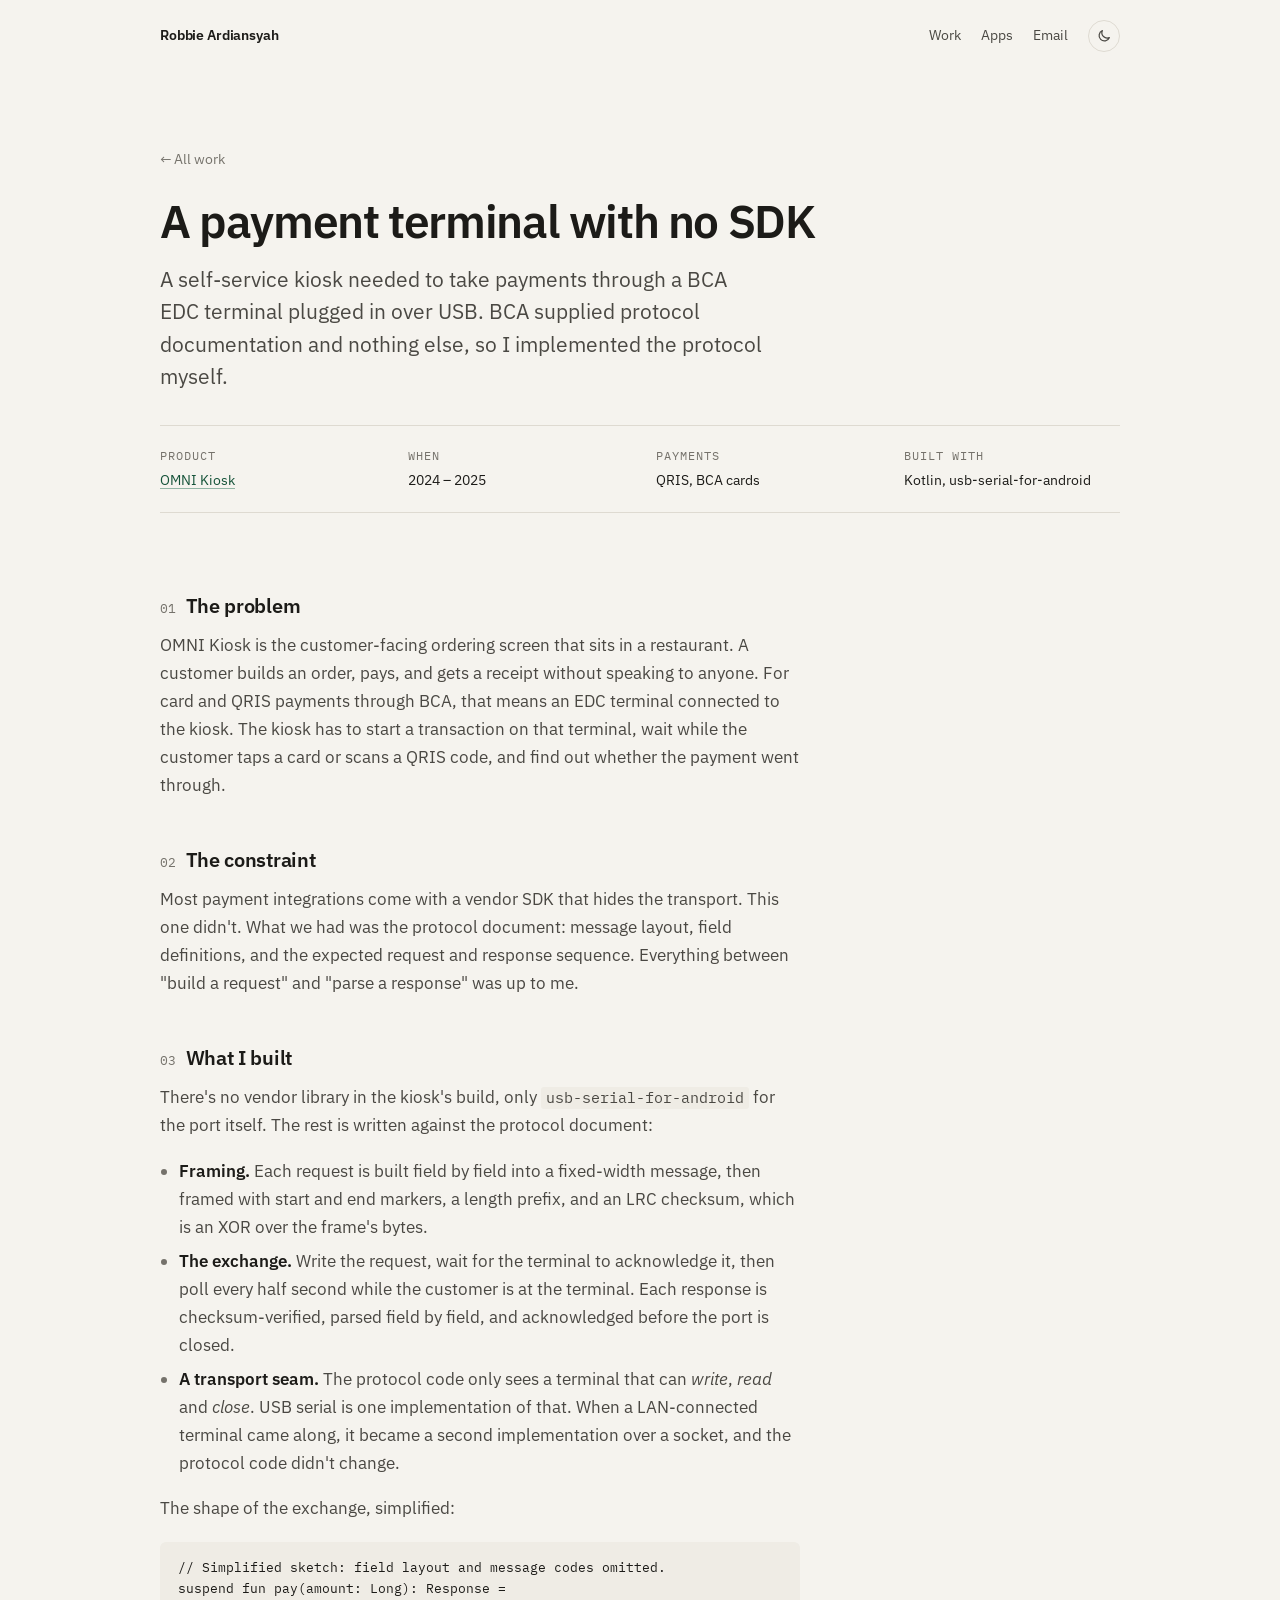
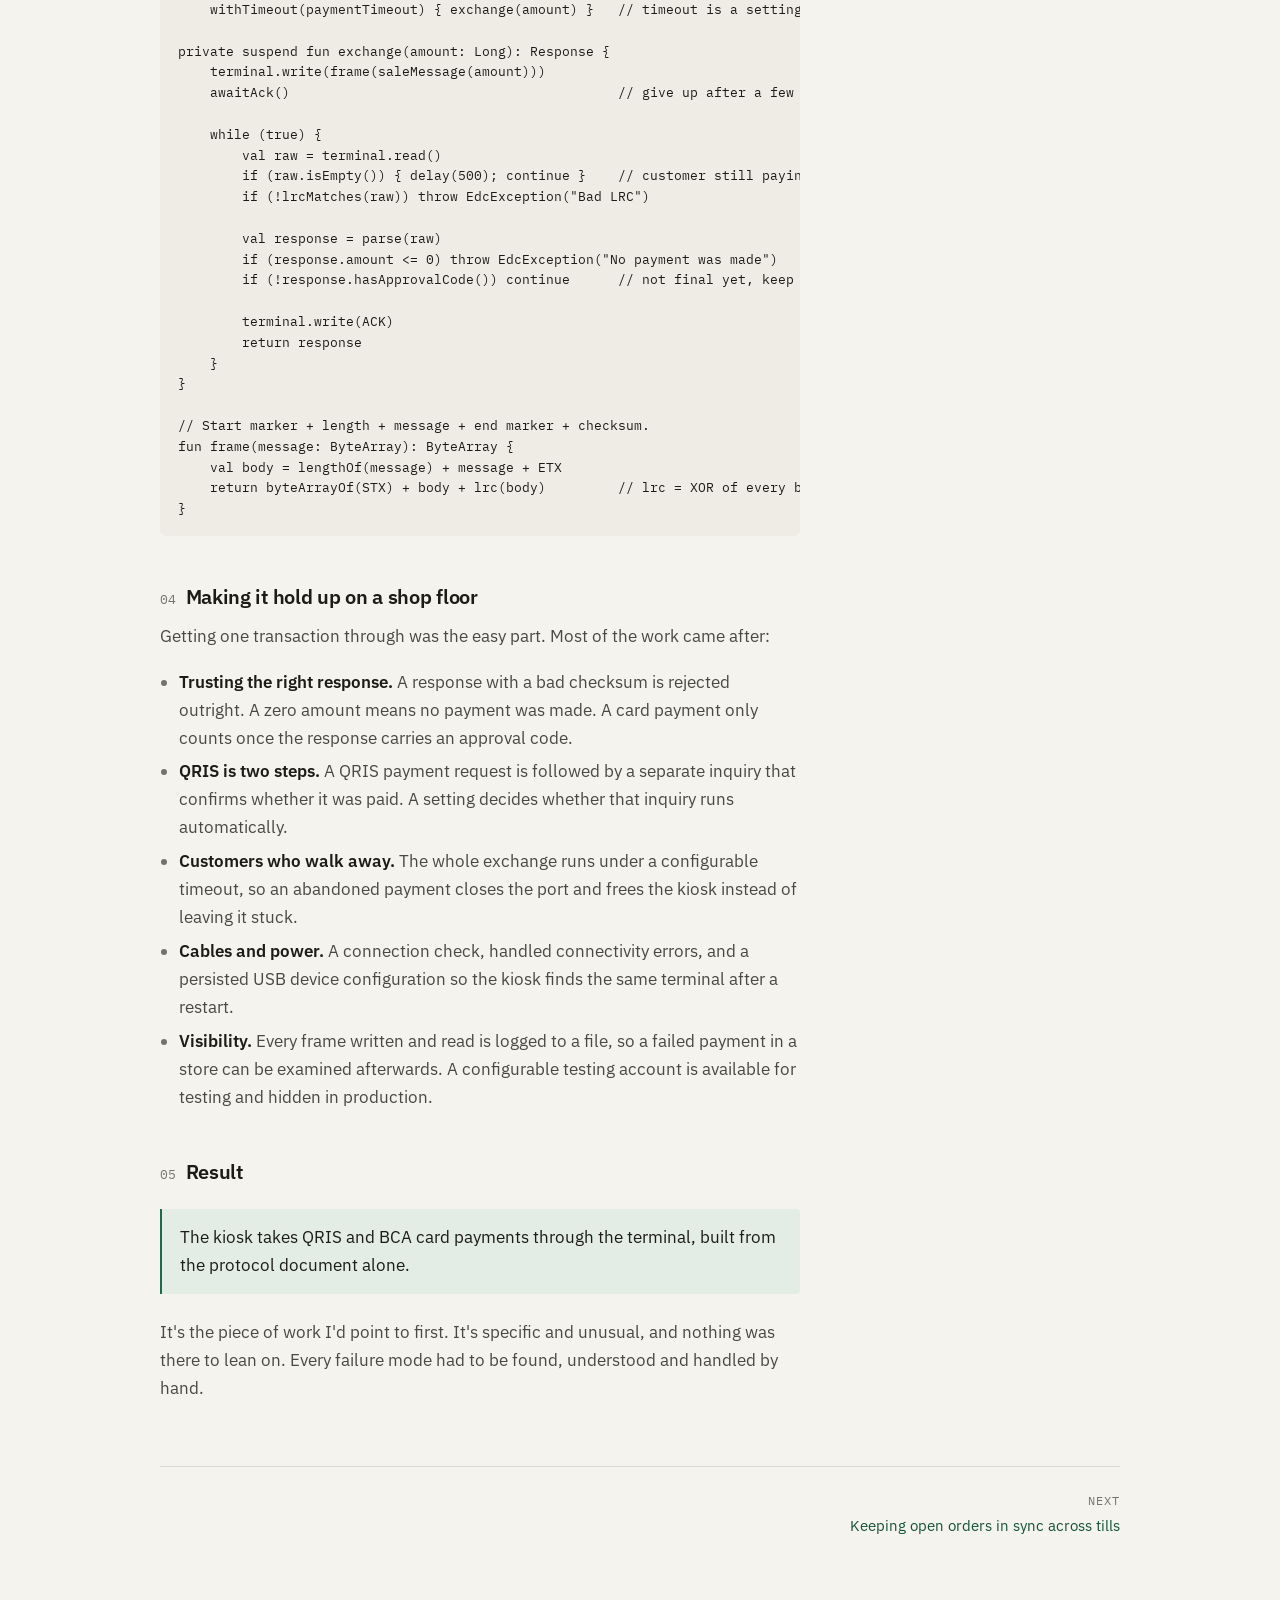
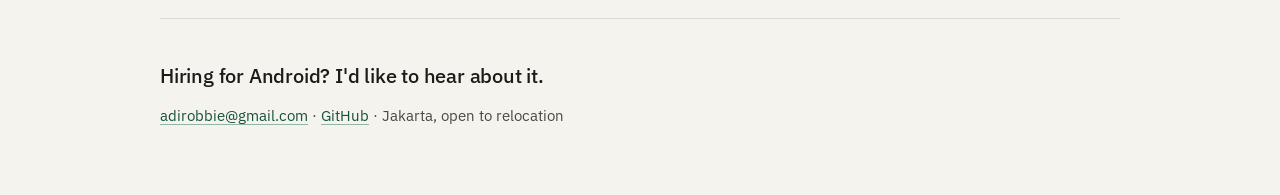
==== work/bca-edc.html @ ac5d6f6d "Portfolio site: home page and seven case studies Plain HTML and CSS, light and dark themes, no build" ====
<!doctype html>
<html lang="en">
<head>
<meta charset="utf-8">
<meta name="viewport" content="width=device-width, initial-scale=1">
<title>A payment terminal with no SDK · Robbie Ardiansyah</title>
<meta name="description" content="Integrating a BCA EDC payment terminal into a self-service kiosk over USB serial, from protocol documentation alone.">
<meta property="og:title" content="A payment terminal with no SDK">
<meta property="og:description" content="Integrating a BCA EDC payment terminal into a self-service kiosk over USB serial, from protocol documentation alone.">
<meta property="og:type" content="article">
<meta name="theme-color" content="#f5f3ee" media="(prefers-color-scheme: light)">
<meta name="theme-color" content="#131514" media="(prefers-color-scheme: dark)">
<link rel="icon" href="../assets/favicon.svg" type="image/svg+xml">
<script>try{var t=localStorage.getItem("theme");if(t)document.documentElement.setAttribute("data-theme",t)}catch(e){}</script>
<link rel="preconnect" href="https://fonts.googleapis.com">
<link rel="preconnect" href="https://fonts.gstatic.com" crossorigin>
<link rel="stylesheet" href="https://fonts.googleapis.com/css2?family=IBM+Plex+Mono:wght@400;500&family=IBM+Plex+Sans:wght@400;500;600&display=swap">
<link rel="stylesheet" href="../assets/style.css">
</head>
<body>
<a class="skip" href="#main">Skip to content</a>
<div class="wrap">
  <header class="bar">
    <a class="home" href="../">Robbie Ardiansyah</a>
    <nav aria-label="Primary">
      <a class="opt" href="../#work">Work</a>
      <a class="opt" href="../#apps">Apps</a>
      <a href="mailto:adirobbie@gmail.com">Email</a>
      <button class="theme-toggle" type="button" aria-label="Toggle theme">
        <svg class="moon" viewBox="0 0 24 24" fill="none" stroke="currentColor" stroke-width="1.8" stroke-linecap="round" stroke-linejoin="round" aria-hidden="true"><path d="M20 14.5A8 8 0 0 1 9.5 4a8 8 0 1 0 10.5 10.5z"/></svg>
        <svg class="sun" viewBox="0 0 24 24" fill="none" stroke="currentColor" stroke-width="1.8" stroke-linecap="round" aria-hidden="true"><circle cx="12" cy="12" r="4"/><path d="M12 2v2M12 20v2M4.9 4.9l1.4 1.4M17.7 17.7l1.4 1.4M2 12h2M20 12h2M4.9 19.1l1.4-1.4M17.7 6.3l1.4-1.4"/></svg>
      </button>
    </nav>
  </header>

  <main id="main">
    <div class="article-head">
      <a class="back" href="../#work">← All work</a>
      <h1>A payment terminal with no SDK</h1>
      <p class="lede">A self-service kiosk needed to take payments through a BCA EDC terminal plugged in over USB. BCA supplied protocol documentation and nothing else, so I implemented the protocol myself.</p>
      <dl class="facts">
        <div><dt>Product</dt><dd><a href="https://play.google.com/store/apps/details?id=id.co.stamps.kiosk">OMNI Kiosk</a></dd></div>
        <div><dt>When</dt><dd>2024 – 2025</dd></div>
        <div><dt>Payments</dt><dd>QRIS, BCA cards</dd></div>
        <div><dt>Built with</dt><dd>Kotlin, usb-serial-for-android</dd></div>
      </dl>
    </div>

    <article class="prose">
      <h2><span class="k">01</span>The problem</h2>
      <p>OMNI Kiosk is the customer-facing ordering screen that sits in a restaurant. A customer builds an order, pays, and gets a receipt without speaking to anyone. For card and QRIS payments through BCA, that means an EDC terminal connected to the kiosk. The kiosk has to start a transaction on that terminal, wait while the customer taps a card or scans a QRIS code, and find out whether the payment went through.</p>

      <h2><span class="k">02</span>The constraint</h2>
      <p>Most payment integrations come with a vendor SDK that hides the transport. This one didn't. What we had was the protocol document: message layout, field definitions, and the expected request and response sequence. Everything between "build a request" and "parse a response" was up to me.</p>

      <h2><span class="k">03</span>What I built</h2>
      <p>There's no vendor library in the kiosk's build, only <code>usb-serial-for-android</code> for the port itself. The rest is written against the protocol document:</p>
      <ul>
        <li><strong>Framing.</strong> Each request is built field by field into a fixed-width message, then framed with start and end markers, a length prefix, and an LRC checksum, which is an XOR over the frame's bytes.</li>
        <li><strong>The exchange.</strong> Write the request, wait for the terminal to acknowledge it, then poll every half second while the customer is at the terminal. Each response is checksum-verified, parsed field by field, and acknowledged before the port is closed.</li>
        <li><strong>A transport seam.</strong> The protocol code only sees a terminal that can <em>write</em>, <em>read</em> and <em>close</em>. USB serial is one implementation of that. When a LAN-connected terminal came along, it became a second implementation over a socket, and the protocol code didn't change.</li>
      </ul>
      <p>The shape of the exchange, simplified:</p>
<pre><code>// Simplified sketch: field layout and message codes omitted.
suspend fun pay(amount: Long): Response =
    withTimeout(paymentTimeout) { exchange(amount) }   // timeout is a setting

private suspend fun exchange(amount: Long): Response {
    terminal.write(frame(saleMessage(amount)))
    awaitAck()                                         // give up after a few polls

    while (true) {
        val raw = terminal.read()
        if (raw.isEmpty()) { delay(500); continue }    // customer still paying
        if (!lrcMatches(raw)) throw EdcException("Bad LRC")

        val response = parse(raw)
        if (response.amount &lt;= 0) throw EdcException("No payment was made")
        if (!response.hasApprovalCode()) continue      // not final yet, keep polling

        terminal.write(ACK)
        return response
    }
}

// Start marker + length + message + end marker + checksum.
fun frame(message: ByteArray): ByteArray {
    val body = lengthOf(message) + message + ETX
    return byteArrayOf(STX) + body + lrc(body)         // lrc = XOR of every byte
}</code></pre>

      <h2><span class="k">04</span>Making it hold up on a shop floor</h2>
      <p>Getting one transaction through was the easy part. Most of the work came after:</p>
      <ul>
        <li><strong>Trusting the right response.</strong> A response with a bad checksum is rejected outright. A zero amount means no payment was made. A card payment only counts once the response carries an approval code.</li>
        <li><strong>QRIS is two steps.</strong> A QRIS payment request is followed by a separate inquiry that confirms whether it was paid. A setting decides whether that inquiry runs automatically.</li>
        <li><strong>Customers who walk away.</strong> The whole exchange runs under a configurable timeout, so an abandoned payment closes the port and frees the kiosk instead of leaving it stuck.</li>
        <li><strong>Cables and power.</strong> A connection check, handled connectivity errors, and a persisted USB device configuration so the kiosk finds the same terminal after a restart.</li>
        <li><strong>Visibility.</strong> Every frame written and read is logged to a file, so a failed payment in a store can be examined afterwards. A configurable testing account is available for testing and hidden in production.</li>
      </ul>
      <h2><span class="k">05</span>Result</h2>
      <div class="callout"><p>The kiosk takes QRIS and BCA card payments through the terminal, built from the protocol document alone.</p></div>
      <p>It's the piece of work I'd point to first. It's specific and unusual, and nothing was there to lean on. Every failure mode had to be found, understood and handled by hand.</p>
    </article>

    <nav class="next" aria-label="More case studies">
      
      <a class="r" href="order-sync.html"><small>Next</small>Keeping open orders in sync across tills</a>
    </nav>
  </main>

  <footer>
    <p class="cta">Hiring for Android? I'd like to hear about it.</p>
    <p><a href="mailto:adirobbie@gmail.com">adirobbie@gmail.com</a> · <a href="https://github.com/robbieadi">GitHub</a> · Jakarta, open to relocation</p>
  </footer>
</div>
<script src="../assets/theme.js"></script>
</body>
</html>
---- assets/style.css ----
/* ---------- Tokens ---------- */
:root {
  --bg: #f5f3ee;
  --surface: #fbfaf7;
  --ink: #1c1b18;
  --ink-2: #4a4843;
  --ink-3: #75726b;
  --rule: #dedad1;
  --accent: #1d6a4c;
  --accent-ink: #145238;
  --accent-wash: #e3ede6;
  --code-bg: #efece5;
  --sel: #cfe3d6;

  --sans: "IBM Plex Sans", system-ui, -apple-system, "Segoe UI", Roboto, sans-serif;
  --mono: "IBM Plex Mono", ui-monospace, SFMono-Regular, Menlo, Consolas, monospace;

  --measure: 40rem;
  --wide: 60rem;
  --gutter: clamp(1rem, 4vw, 2.5rem);

  color-scheme: light;
}

/* Dark is its own palette, not an inversion: lower contrast body text,
   a lifted accent, and surfaces that separate by tone rather than borders. */
@media (prefers-color-scheme: dark) {
  :root:not([data-theme="light"]) {
    --bg: #131514;
    --surface: #1a1d1b;
    --ink: #e6e3dc;
    --ink-2: #b5b1a8;
    --ink-3: #8a877f;
    --rule: #2c302d;
    --accent: #7cc9a2;
    --accent-ink: #a3dcbe;
    --accent-wash: #1d2a23;
    --code-bg: #1d201e;
    --sel: #2c4a3a;
    color-scheme: dark;
  }
}
:root[data-theme="dark"] {
  --bg: #131514;
  --surface: #1a1d1b;
  --ink: #e6e3dc;
  --ink-2: #b5b1a8;
  --ink-3: #8a877f;
  --rule: #2c302d;
  --accent: #7cc9a2;
  --accent-ink: #a3dcbe;
  --accent-wash: #1d2a23;
  --code-bg: #1d201e;
  --sel: #2c4a3a;
  color-scheme: dark;
}

/* ---------- Base ---------- */
*, *::before, *::after { box-sizing: border-box; }
html { -webkit-text-size-adjust: 100%; text-size-adjust: 100%; }
body {
  margin: 0;
  background: var(--bg);
  color: var(--ink);
  font: 400 1.0625rem/1.65 var(--sans);
  font-feature-settings: "kern", "liga";
  -webkit-font-smoothing: antialiased;
  text-rendering: optimizeLegibility;
}
::selection { background: var(--sel); }

a {
  color: var(--accent-ink);
  text-decoration-line: underline;
  text-decoration-thickness: 1px;
  text-underline-offset: 0.2em;
  text-decoration-color: color-mix(in srgb, var(--accent) 45%, transparent);
  transition: text-decoration-color 0.15s;
}
a:hover { text-decoration-color: currentColor; }
a:focus-visible, button:focus-visible {
  outline: 2px solid var(--accent);
  outline-offset: 3px;
  border-radius: 2px;
}

h1, h2, h3 { color: var(--ink); font-weight: 600; letter-spacing: -0.015em; }
h1 { font-size: clamp(2rem, 5.5vw, 2.875rem); line-height: 1.1; margin: 0 0 1rem; letter-spacing: -0.03em; }
h2 { font-size: 1.375rem; line-height: 1.3; margin: 3rem 0 0.75rem; }
h3 { font-size: 1.0625rem; line-height: 1.4; margin: 2rem 0 0.4rem; }
p { margin: 0 0 1.1rem; }
ul, ol { padding-left: 1.2rem; margin: 0 0 1.1rem; }
li { margin-bottom: 0.35rem; }
li::marker { color: var(--ink-3); }
strong { font-weight: 600; }

code, pre, .mono { font-family: var(--mono); }
code { font-size: 0.88em; background: var(--code-bg); padding: 0.1em 0.35em; border-radius: 3px; }
pre {
  background: var(--code-bg);
  font-size: 0.8125rem;
  line-height: 1.6;
  padding: 1rem 1.15rem;
  border-radius: 6px;
  overflow-x: auto;
  margin: 1.25rem 0 1.5rem;
  scrollbar-color: var(--rule) transparent;
  scrollbar-width: thin;
}
pre code { background: none; padding: 0; font-size: inherit; }

.wrap { max-width: calc(var(--wide) + 2 * var(--gutter)); margin: 0 auto; padding: 0 var(--gutter); }
.measure { max-width: var(--measure); }

.skip {
  position: absolute; left: -999px; top: 0;
  background: var(--ink); color: var(--bg); padding: 0.5rem 0.75rem;
}
.skip:focus { left: 0.5rem; top: 0.5rem; z-index: 10; }

/* ---------- Top bar ---------- */
.bar {
  display: flex; align-items: center; justify-content: space-between;
  gap: 1rem; padding: 1.25rem 0;
  font-size: 0.875rem;
}
.bar a.home { color: var(--ink); text-decoration: none; font-weight: 600; letter-spacing: -0.01em; }
.bar nav { display: flex; align-items: center; gap: 1.25rem; }
.bar nav a { color: var(--ink-2); text-decoration: none; }
.bar nav a:hover { color: var(--ink); }
.theme-toggle {
  appearance: none; border: 1px solid var(--rule); background: transparent;
  color: var(--ink-2); width: 2rem; height: 2rem; border-radius: 50%;
  display: inline-grid; place-items: center; cursor: pointer; padding: 0;
}
.theme-toggle:hover { color: var(--ink); border-color: var(--ink-3); }
.theme-toggle svg { width: 1rem; height: 1rem; }
.theme-toggle .sun { display: none; }
:root[data-theme="dark"] .theme-toggle .sun { display: block; }
:root[data-theme="dark"] .theme-toggle .moon { display: none; }
@media (prefers-color-scheme: dark) {
  :root:not([data-theme="light"]) .theme-toggle .sun { display: block; }
  :root:not([data-theme="light"]) .theme-toggle .moon { display: none; }
}
@media (max-width: 34rem) {
  .bar nav a.opt { display: none; }
}

/* ---------- Hero ---------- */
.hero { padding: clamp(2.5rem, 8vw, 5rem) 0 2.5rem; }
.eyebrow {
  font-family: var(--mono); font-size: 0.8125rem; color: var(--ink-3);
  letter-spacing: 0.02em; margin: 0 0 1.25rem;
}
.lede { font-size: clamp(1.125rem, 2.4vw, 1.3125rem); line-height: 1.55; color: var(--ink-2); max-width: 38rem; }
.lede strong { color: var(--ink); font-weight: 500; }
.contact { display: flex; flex-wrap: wrap; gap: 0.5rem 1.5rem; margin-top: 1.75rem; font-size: 0.9375rem; }

/* ---------- Numbers ---------- */
.figures {
  display: grid;
  grid-template-columns: repeat(4, 1fr);
  border-top: 1px solid var(--rule);
  border-bottom: 1px solid var(--rule);
  margin: 1rem 0 0;
}
.figure { padding: 1.25rem 1.25rem 1.25rem 0; }
.figure + .figure { padding-left: 1.25rem; border-left: 1px solid var(--rule); }
.figure .n {
  display: block; font-family: var(--mono); font-weight: 500;
  font-size: clamp(1.5rem, 3.4vw, 2rem); line-height: 1.1; letter-spacing: -0.03em;
  color: var(--ink); font-variant-numeric: tabular-nums;
}
.figure .l { display: block; margin-top: 0.4rem; font-size: 0.8125rem; line-height: 1.4; color: var(--ink-3); }
@media (max-width: 44rem) {
  .figures { grid-template-columns: 1fr 1fr; }
  .figure:nth-child(3) { padding-left: 0; border-left: 0; }
  .figure:nth-child(n+3) { border-top: 1px solid var(--rule); }
}

/* ---------- Sections ---------- */
section { padding: 3.5rem 0 0; }
.section-head {
  display: flex; align-items: baseline; justify-content: space-between; gap: 1rem;
  border-bottom: 1px solid var(--rule); padding-bottom: 0.6rem; margin-bottom: 0.25rem;
}
.section-head h2 { margin: 0; font-size: 0.8125rem; font-family: var(--mono); font-weight: 500;
  text-transform: uppercase; letter-spacing: 0.08em; color: var(--ink-3); }
.section-head p { margin: 0; font-size: 0.8125rem; color: var(--ink-3); }

/* ---------- Case study list ---------- */
.cases { list-style: none; padding: 0; margin: 0; }
.cases li { margin: 0; border-bottom: 1px solid var(--rule); }
.case {
  display: grid; grid-template-columns: 2.25rem 1fr auto; gap: 0 1rem;
  padding: 1.4rem 0; text-decoration: none; color: inherit;
}
.case .idx { font-family: var(--mono); font-size: 0.8125rem; color: var(--ink-3); padding-top: 0.2rem; }
.case h3 { margin: 0 0 0.3rem; font-size: 1.1875rem; transition: color 0.15s; }
.case p { margin: 0; color: var(--ink-2); font-size: 0.975rem; max-width: 36rem; }
.case .tag {
  align-self: start; font-family: var(--mono); font-size: 0.8125rem; color: var(--accent-ink);
  background: var(--accent-wash); padding: 0.2rem 0.55rem; border-radius: 3px; white-space: nowrap;
}
.case:hover h3 { color: var(--accent-ink); }
.case .arrow { display: inline-block; transition: transform 0.15s; color: var(--ink-3); }
.case:hover .arrow { transform: translateX(3px); color: var(--accent-ink); }
@media (max-width: 40rem) {
  .case { grid-template-columns: 1.75rem 1fr; }
  .case .tag { grid-column: 2; justify-self: start; margin-top: 0.75rem; }
}

/* ---------- Apps ---------- */
.apps { display: grid; grid-template-columns: 1fr 1fr; gap: 0 2.5rem; list-style: none; padding: 0; margin: 0; }
.apps li { margin: 0; padding: 1.1rem 0; border-bottom: 1px solid var(--rule); }
.apps .name { display: flex; align-items: baseline; justify-content: space-between; gap: 1rem; margin-bottom: 0.2rem; }
.apps .name strong { font-size: 1rem; }
.apps .name a, .apps .name span.store { font-size: 0.8125rem; font-family: var(--mono); white-space: nowrap; }
.apps .name span.store { color: var(--ink-3); }
.apps p { margin: 0; font-size: 0.9375rem; color: var(--ink-2); line-height: 1.55; }
@media (max-width: 44rem) { .apps { grid-template-columns: 1fr; } }

/* ---------- Two-column rows (measurements, background) ---------- */
.rows { margin: 0; }
.row { display: grid; grid-template-columns: 13rem 1fr; gap: 1.5rem; padding: 1.1rem 0; border-bottom: 1px solid var(--rule); }
.row dt { font-family: var(--mono); font-size: 0.9375rem; color: var(--ink); font-variant-numeric: tabular-nums; }
.row dd { margin: 0; color: var(--ink-2); font-size: 0.975rem; }
.row dd p:last-child { margin-bottom: 0; }
@media (max-width: 40rem) {
  .row { grid-template-columns: 1fr; gap: 0.3rem; }
}

.stack { columns: 2; column-gap: 2.5rem; list-style: none; padding: 0; margin: 1rem 0 0; font-size: 0.9375rem; }
.stack li { break-inside: avoid; margin: 0 0 0.9rem; color: var(--ink-2); }
.stack li b { display: block; font-weight: 500; color: var(--ink); font-size: 0.8125rem; font-family: var(--mono); margin-bottom: 0.1rem; }
@media (max-width: 40rem) { .stack { columns: 1; } }

/* ---------- Footer ---------- */
footer { margin-top: 5rem; padding: 2.5rem 0 3rem; border-top: 1px solid var(--rule); font-size: 0.9375rem; color: var(--ink-2); }
footer .cta { font-size: 1.25rem; color: var(--ink); font-weight: 500; letter-spacing: -0.01em; margin-bottom: 0.75rem; }
footer .small { font-size: 0.8125rem; color: var(--ink-3); margin-top: 2rem; }

/* ---------- Case study pages ---------- */
.article-head { padding: clamp(2rem, 7vw, 4.5rem) 0 1.5rem; }
.article-head .back { font-size: 0.875rem; text-decoration: none; color: var(--ink-3); }
.article-head .back:hover { color: var(--ink); }
.article-head h1 { margin-top: 1.5rem; max-width: 46rem; }
.article-head .lede { margin-bottom: 0; }

.facts {
  display: grid; grid-template-columns: repeat(auto-fit, minmax(8.5rem, 1fr));
  gap: 1rem 2rem; padding: 1.25rem 0; margin: 2rem 0 0;
  border-top: 1px solid var(--rule); border-bottom: 1px solid var(--rule);
}
.facts div { font-size: 0.875rem; }
.facts dt { font-family: var(--mono); font-size: 0.75rem; text-transform: uppercase; letter-spacing: 0.08em; color: var(--ink-3); margin-bottom: 0.2rem; }
.facts dd { margin: 0; color: var(--ink); }

.prose { max-width: var(--measure); padding-top: 0.5rem; }
.prose h2 { font-size: 1.25rem; }
.prose h2 .k { font-family: var(--mono); font-size: 0.8125rem; font-weight: 400; color: var(--ink-3); margin-right: 0.6rem; letter-spacing: 0; }
.prose p, .prose li { color: var(--ink-2); }
.prose strong { color: var(--ink); }
.note { font-size: 0.8125rem; color: var(--ink-3); margin-top: -0.75rem; }

.callout {
  border-left: 2px solid var(--accent); background: var(--accent-wash);
  padding: 0.9rem 1.1rem; margin: 1.5rem 0; border-radius: 0 4px 4px 0;
}
.callout p { margin: 0; color: var(--ink); }

table.results { width: 100%; border-collapse: collapse; margin: 1.25rem 0 1.5rem; font-size: 0.9375rem; }
table.results th, table.results td { text-align: left; padding: 0.65rem 0.75rem 0.65rem 0; border-bottom: 1px solid var(--rule); }
table.results th { font-family: var(--mono); font-weight: 500; font-size: 0.75rem; text-transform: uppercase; letter-spacing: 0.06em; color: var(--ink-3); }
table.results td.num { font-family: var(--mono); font-variant-numeric: tabular-nums; white-space: nowrap; }
table.results td.win { color: var(--accent-ink); font-weight: 500; }
.table-scroll { overflow-x: auto; }

.bars { margin: 1.5rem 0; }
.bars .b { display: grid; grid-template-columns: 9rem 1fr; gap: 0.75rem; align-items: center; margin-bottom: 0.6rem; font-size: 0.8125rem; }
.bars .b span { color: var(--ink-3); }
.bars .track { position: relative; height: 1.4rem; }
.bars .fill { position: absolute; inset: 0 auto 0 0; background: var(--rule); border-radius: 2px; display: flex; align-items: center; padding-left: 0.5rem; font-family: var(--mono); color: var(--ink); white-space: nowrap; min-width: 3.5rem; }
.bars .fill.after { background: var(--accent); color: var(--bg); }
@media (max-width: 34rem) { .bars .b { grid-template-columns: 1fr; gap: 0.2rem; } }

.flow { display: flex; flex-wrap: wrap; align-items: center; gap: 0.4rem; margin: 1.25rem 0 1.5rem; font-family: var(--mono); font-size: 0.8125rem; }
.flow span.s { border: 1px solid var(--rule); background: var(--surface); padding: 0.3rem 0.6rem; border-radius: 3px; color: var(--ink); }
.flow span.s.end { border-color: var(--accent); color: var(--accent-ink); }
.flow span.a { color: var(--ink-3); }

.next { display: flex; justify-content: space-between; gap: 1rem; margin-top: 4rem; padding-top: 1.5rem; border-top: 1px solid var(--rule); font-size: 0.9375rem; }
.next a { text-decoration: none; }
.next small { display: block; font-family: var(--mono); font-size: 0.75rem; color: var(--ink-3); text-transform: uppercase; letter-spacing: 0.08em; margin-bottom: 0.2rem; }
.next .r { text-align: right; margin-left: auto; }

@media (prefers-reduced-motion: reduce) {
  * { transition: none !important; }
}

@media print {
  .bar nav, .theme-toggle, .next { display: none; }
  body { background: #fff; color: #000; }
}
.apps p.more { margin-top: 0.35rem; font-size: 0.8125rem; color: var(--ink-3); }
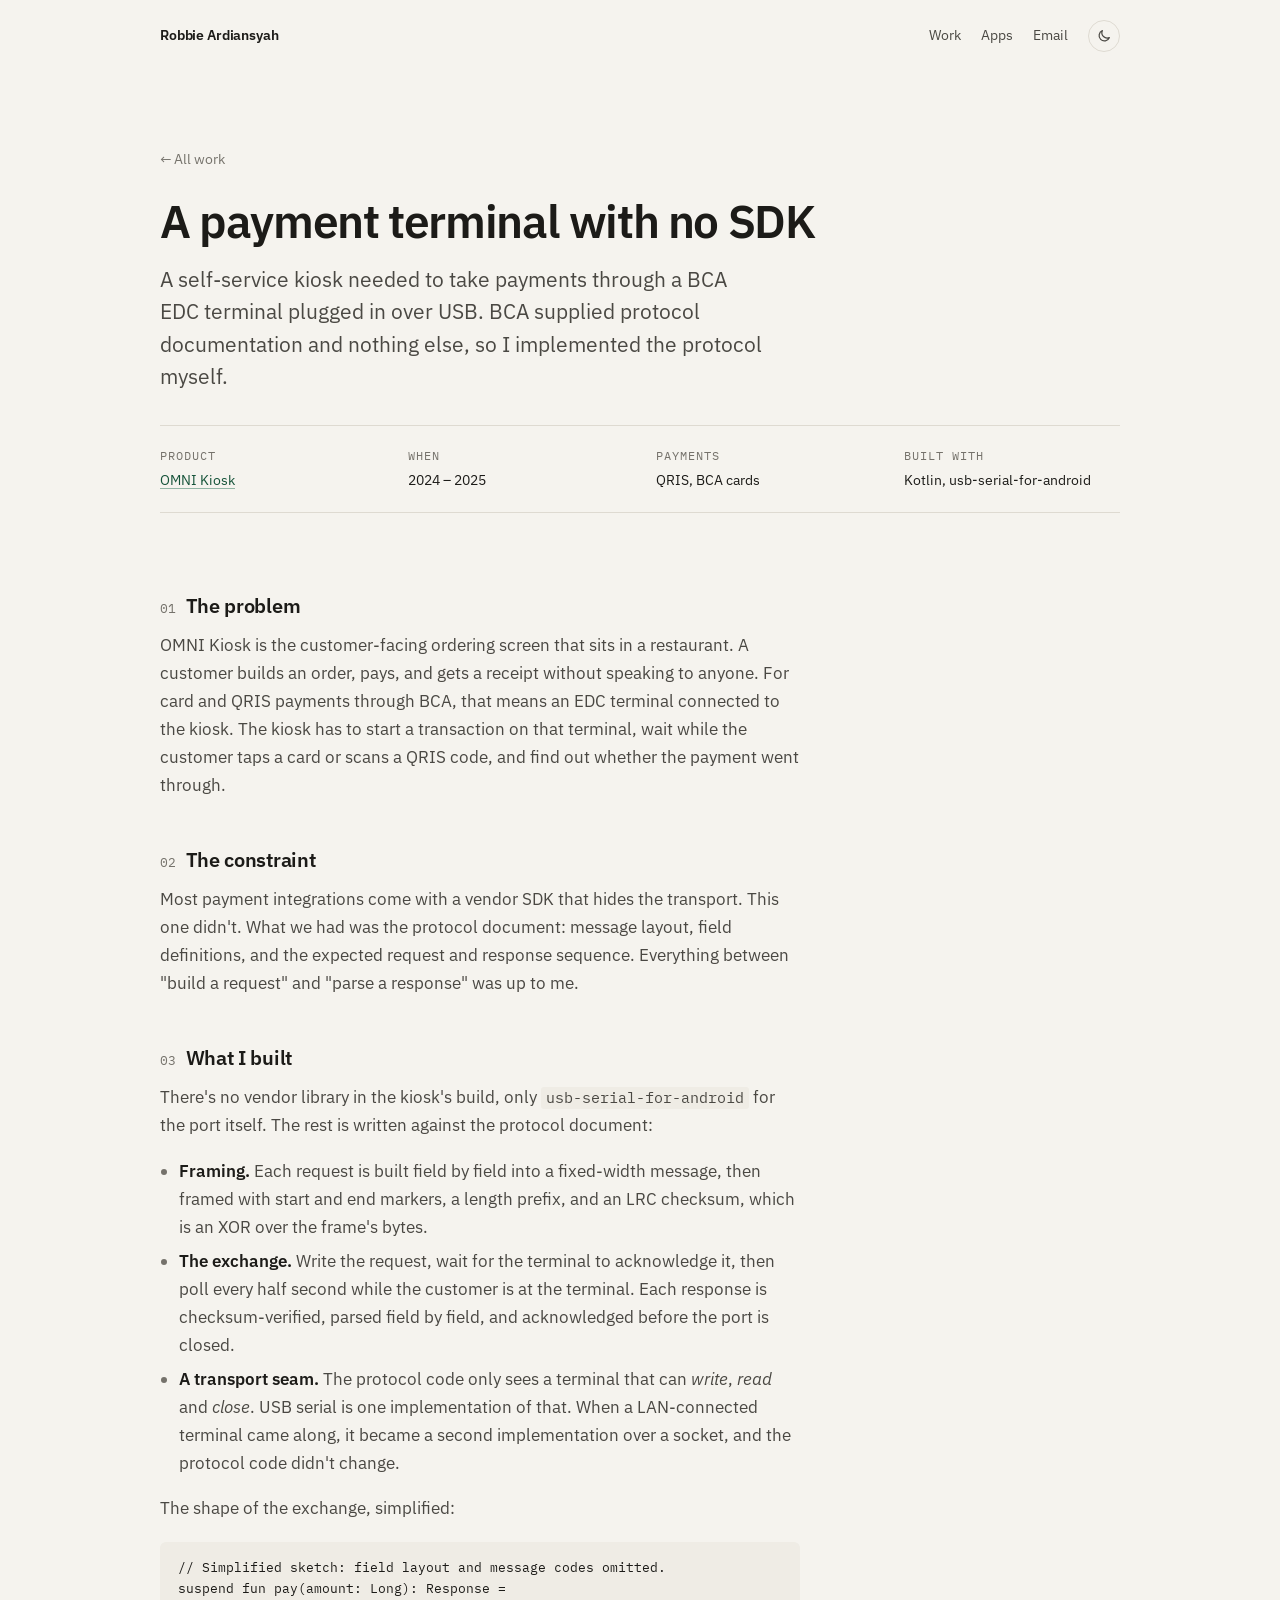
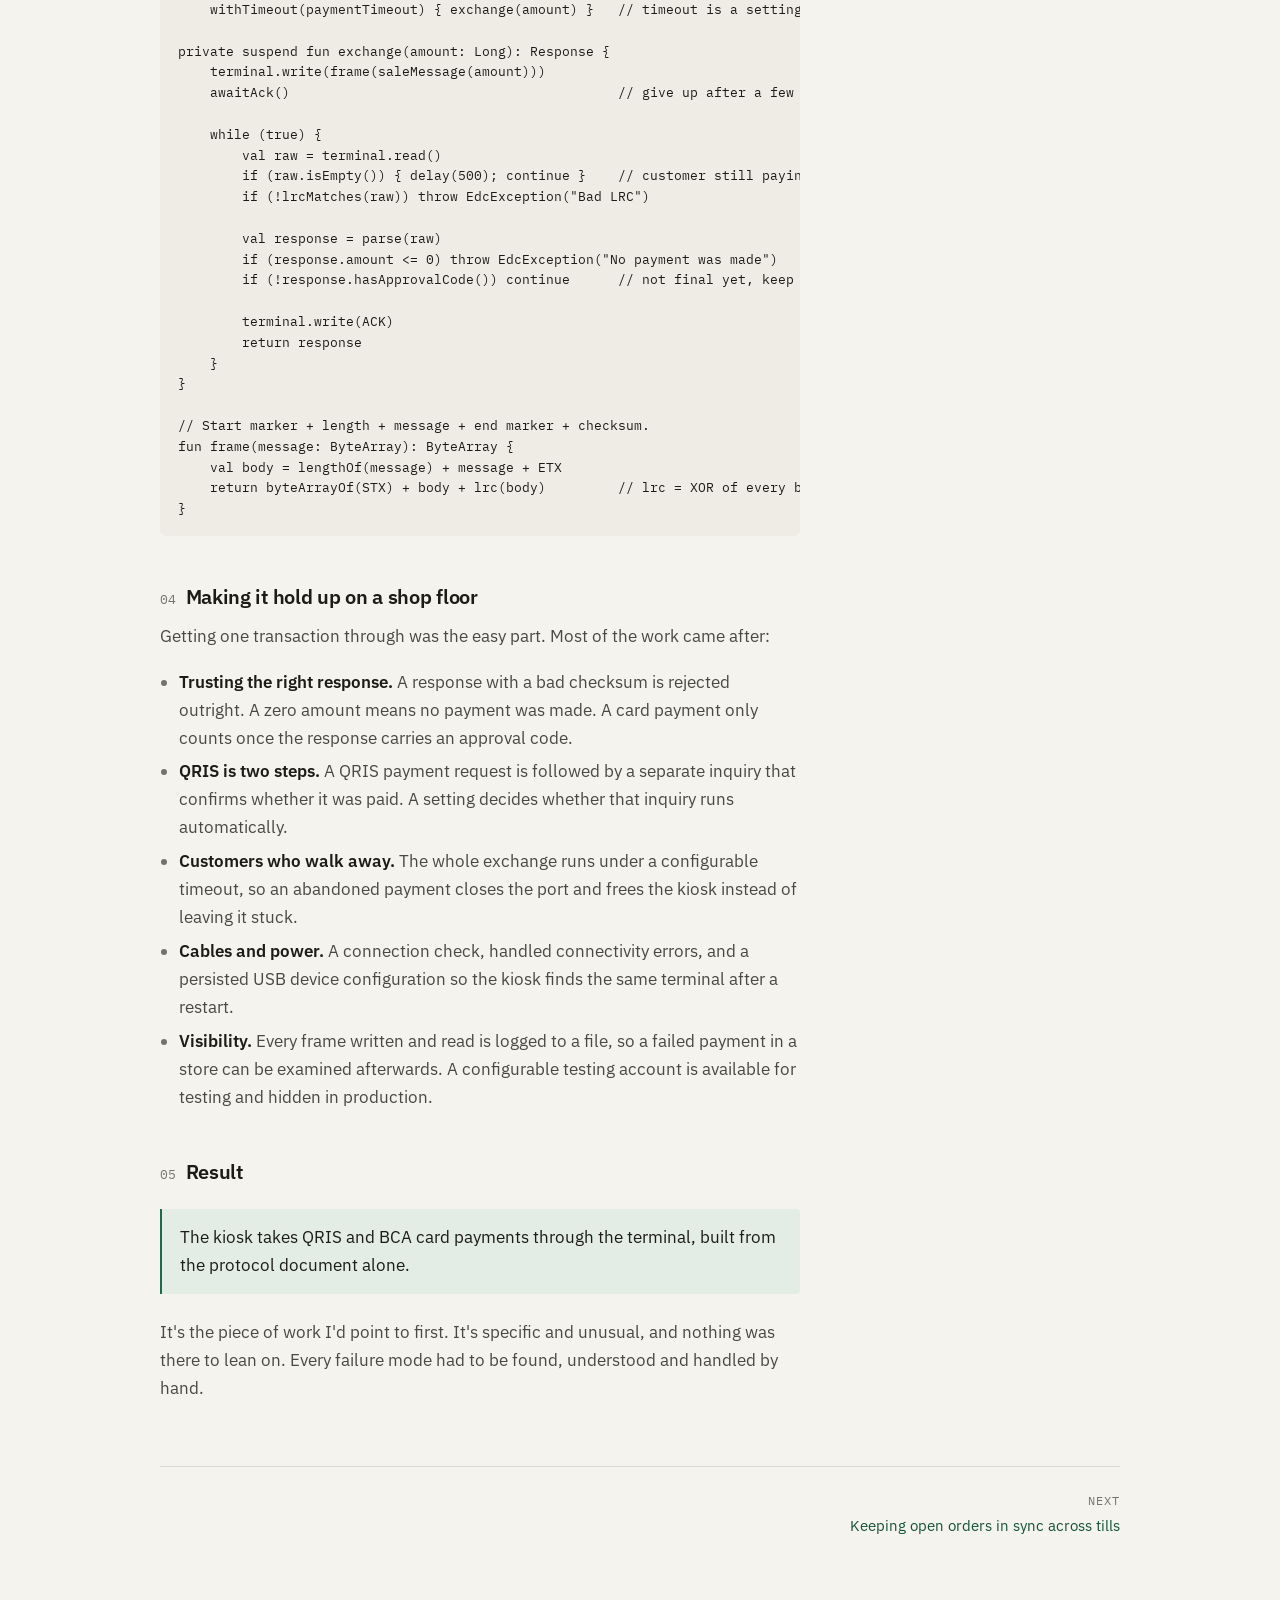
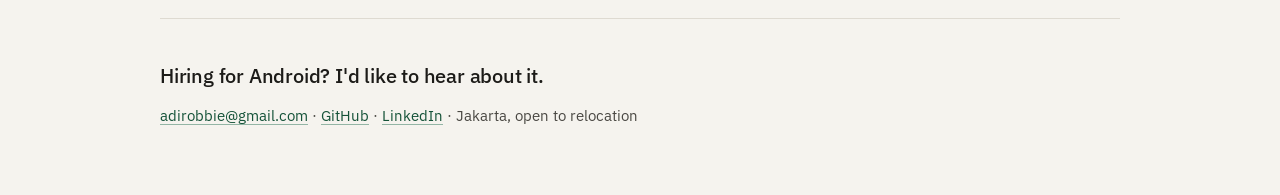
==== commit ceeecab5: "Link LinkedIn profile in header and footers Co-Authored-By: Claude Opus 5.5 <noreply@anthropic.com>" ====
--- a/work/bca-edc.html
+++ b/work/bca-edc.html
@@ -111,7 +111,7 @@
 
   <footer>
     <p class="cta">Hiring for Android? I'd like to hear about it.</p>
-    <p><a href="mailto:adirobbie@gmail.com">adirobbie@gmail.com</a> · <a href="https://github.com/robbieadi">GitHub</a> · Jakarta, open to relocation</p>
+    <p><a href="mailto:adirobbie@gmail.com">adirobbie@gmail.com</a> · <a href="https://github.com/robbieadi">GitHub</a> · <a href="https://www.linkedin.com/in/robbieadi/">LinkedIn</a> · Jakarta, open to relocation</p>
   </footer>
 </div>
 <script src="../assets/theme.js"></script>
